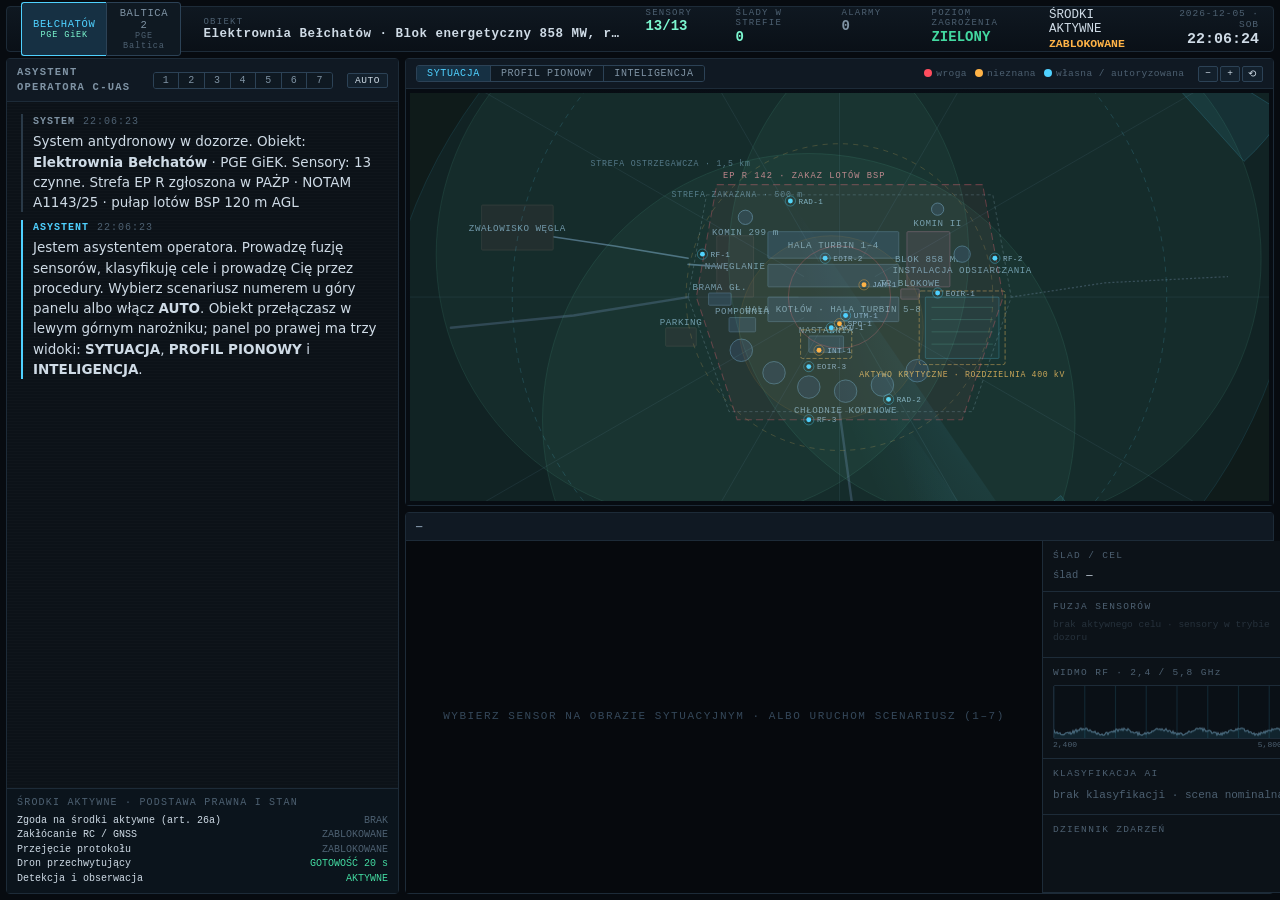
==== antydron/index.html @ 6369dba9 "Add the SPEKTRE AIR counter-UAS demo for PGE and PGE Offshore New subproject in antydron/: an operat" ====
<!DOCTYPE html>
<html lang="pl">
<head>
  <meta charset="UTF-8" />
  <meta name="viewport" content="width=device-width, initial-scale=1.0" />
  <title>SPEKTRE AIR · Centrum zarządzania systemem antydronowym · PGE</title>
  <link rel="stylesheet" href="css/app.css" />
</head>
<body>
  <div id="app">

    <!-- ===================== PASEK GÓRNY ===================== -->
    <header id="topbar">
      <div class="site-sel" id="site-sel"></div>
      <div class="site">
        <span class="label">OBIEKT</span>
        <span class="value" id="site-name">—</span>
      </div>
      <div class="kpis">
        <div class="kpi"><span class="label">SENSORY</span><span class="value" id="kpi-sensors">0/0</span></div>
        <div class="kpi"><span class="label">ŚLADY W STREFIE</span><span class="value" id="kpi-tracks">0</span></div>
        <div class="kpi alert"><span class="label">ALARMY</span><span class="value" id="kpi-alerts">0</span></div>
        <div class="kpi threat" id="kpi-threat-box"><span class="label">POZIOM ZAGROŻENIA</span><span class="value" id="kpi-threat">ZIELONY</span></div>
        <div class="roe" id="roe-top"><span class="label">ŚRODKI AKTYWNE</span><span class="value" id="roe-state">ZABLOKOWANE</span></div>
      </div>
      <div class="clock">
        <span id="clock-date">—</span>
        <span id="clock-time">—</span>
      </div>
    </header>

    <!-- ===================== LEWY PANEL: ASYSTENT OPERATORA ===================== -->
    <section id="terminal" class="panel">
      <div class="panel-head">
        <span class="panel-title">ASYSTENT OPERATORA C-UAS</span>
        <span class="panel-meta">
          <span class="seg" id="event-ctl"></span>
          <button class="btn tiny" id="btn-auto" title="Scenariusze odtwarzają się same">AUTO</button>
        </span>
      </div>
      <div id="term-log" class="term-log" aria-live="polite"></div>
      <div class="roe-box" id="roe-box"></div>
    </section>

    <!-- ===================== PRAWY GÓRNY: OBRAZ SYTUACYJNY ===================== -->
    <section id="twin" class="panel">
      <div class="panel-head">
        <span class="panel-title">
          <span class="tabs" id="view-ctl">
            <button type="button" class="tab active" data-view="map">SYTUACJA</button>
            <button type="button" class="tab" data-view="prof">PROFIL PIONOWY</button>
            <button type="button" class="tab" data-view="intel">INTELIGENCJA</button>
          </span>
        </span>
        <span class="panel-meta">
          <span class="legend"><i class="dot alert"></i>wroga</span>
          <span class="legend"><i class="dot attn"></i>nieznana</span>
          <span class="legend"><i class="dot ok"></i>własna / autoryzowana</span>
          <span class="zoom-ctl"><button class="btn tiny" id="btn-zout" title="Oddal">−</button><button class="btn tiny" id="btn-zin" title="Przybliż">+</button><button class="btn tiny" id="btn-zreset" title="Cały obiekt">⟲</button></span>
        </span>
      </div>
      <div class="twin-views">
        <div class="view on twin-svg-wrap" id="view-map">
          <svg id="air-svg" viewBox="0 0 1000 620" preserveAspectRatio="xMidYMid meet" role="img" aria-label="Obraz sytuacyjny – obiekt, sensory, strefy i ślady powietrzne">
            <defs>
              <radialGradient id="sweepgrad" cx="0" cy="0" r="1">
                <stop offset="0%" stop-color="rgba(79,209,255,0.30)"/>
                <stop offset="70%" stop-color="rgba(79,209,255,0.06)"/>
                <stop offset="100%" stop-color="rgba(79,209,255,0)"/>
              </radialGradient>
              <filter id="glow"><feGaussianBlur stdDeviation="2.2" result="b"/><feMerge><feMergeNode in="b"/><feMergeNode in="SourceGraphic"/></feMerge></filter>
            </defs>
            <g id="scene"></g>
          </svg>
          <div id="twin-tooltip" class="tooltip" hidden></div>
        </div>
        <div class="view prof-wrap" id="view-prof">
          <svg id="prof-svg" viewBox="0 0 1000 420" preserveAspectRatio="xMidYMid meet" role="img" aria-label="Profil pionowy – wysokość śladów względem obiektu"></svg>
        </div>
        <div class="view intel-wrap" id="view-intel"></div>
      </div>
    </section>

    <!-- ===================== PRAWY DOLNY: EO/IR + FUZJA ===================== -->
    <section id="feed" class="panel">
      <div class="panel-head">
        <span class="panel-title"><span id="feed-title-prefix">TOR OPTO-ELEKTRONICZNY · </span><span id="feed-cam-id">—</span></span>
        <span class="panel-meta">
          <span class="rec"><i></i>REC</span>
          <span class="pill" id="feed-status">BEZCZYNNY</span>
          <button class="btn tiny" id="btn-fullscreen" title="Pełny ekran">⛶</button>
        </span>
      </div>
      <div class="feed-body">
        <div class="feed-main idle">
          <video id="feed-video" muted autoplay loop playsinline></video>
          <canvas id="feed-noise"></canvas>
          <div id="feed-overlay" class="overlay"></div>
          <div class="feed-osd top-left"><span id="osd-cam">NIE WYBRANO SENSORA</span><span id="osd-zoom" class="osd-zoom" hidden>ZBLIŻENIE · CEL</span></div>
          <div class="feed-osd top-right"><span id="osd-time">--:--:--</span></div>
          <div class="feed-osd bottom-left"><span id="osd-zone">kliknij sensor na obrazie sytuacyjnym</span></div>
          <div class="feed-osd bottom-right"><span id="osd-trk">—</span></div>
          <div id="feed-history" class="feed-history" hidden>
            <div class="hist-caption" id="hist-caption"></div>
            <div class="hist-strip" id="hist-strip"></div>
          </div>
          <div id="feed-placeholder" class="feed-placeholder">
            <div class="nosig">BRAK SYGNAŁU</div>
            <div class="nosig-sub" id="nosig-sub">wybierz sensor</div>
          </div>
        </div>
        <aside class="feed-side">
          <div class="side-block">
            <div class="side-title">ŚLAD / CEL</div>
            <dl class="trk-kv" id="trk-meta"><dt>ślad</dt><dd>—</dd></dl>
          </div>
          <div class="side-block">
            <div class="side-title">FUZJA SENSORÓW</div>
            <ul id="fuse-list" class="fuse-list"><li class="off"><span class="note">brak aktywnego celu</span></li></ul>
          </div>
          <div class="side-block">
            <div class="side-title">WIDMO RF · 2,4 / 5,8 GHz</div>
            <canvas id="rf-spec"></canvas>
            <div class="spec-x"><span>2,400</span><span>5,800 GHz</span></div>
          </div>
          <div class="side-block">
            <div class="side-title">KLASYFIKACJA AI</div>
            <ul id="feed-detections" class="det-list"><li class="muted">—</li></ul>
          </div>
          <div class="side-block grow">
            <div class="side-title">DZIENNIK ZDARZEŃ</div>
            <ul id="feed-events" class="ev-list"></ul>
          </div>
        </aside>
      </div>
    </section>

  </div>

  <div id="modal" class="modal" hidden>
    <div class="modal-box" role="dialog" aria-modal="true">
      <div class="modal-title" id="modal-title"></div>
      <div class="modal-text" id="modal-text"></div>
      <button type="button" class="opt good modal-ok" id="modal-ok">OK</button>
    </div>
  </div>

  <script src="js/data.js"></script>
  <script src="js/app.js"></script>
</body>
</html>
---- antydron/css/app.css ----
/* ==========================================================================
   SPEKTRE AIR · motyw konsoli operacyjnej (C-UAS)
   ========================================================================== */
:root {
  --bg: #070b10;
  --bg-panel: #0c1218;
  --bg-panel-2: #101923;
  --border: #1d2b38;
  --border-strong: #2c4256;
  --text: #cfdbe6;
  --text-dim: #7f93a4;
  --text-faint: #4d6071;
  --accent: #4fd1ff;
  --accent-2: #7cf7d0;
  --ok: #43d9a0;
  --attn: #ffb347;
  --alert: #ff4d5e;
  --alert-2: #ff8a94;
  --crit: #ff2e44;
  --mono: "JetBrains Mono", "IBM Plex Mono", "SFMono-Regular", Menlo, Consolas, monospace;
  --sans: "Inter", "IBM Plex Sans", system-ui, -apple-system, "Segoe UI", Roboto, sans-serif;
}

* { box-sizing: border-box; }
[hidden] { display: none !important; }
html, body { height: 100%; margin: 0; }
body {
  background: var(--bg);
  color: var(--text);
  font-family: var(--mono);
  font-size: 12.5px;
  line-height: 1.45;
  overflow: hidden;
}
button { font-family: inherit; }
::selection { background: rgba(79,209,255,0.25); }

#app {
  height: 100vh;
  display: grid;
  grid-template-columns: minmax(360px, 31%) 1fr;
  grid-template-rows: 46px minmax(0, 54fr) minmax(0, 46fr);
  grid-template-areas:
    "top top"
    "term twin"
    "term feed";
  gap: 6px;
  padding: 6px;
}

/* ---------- top bar ---------- */
#topbar {
  grid-area: top;
  display: flex; align-items: center; gap: 22px;
  padding: 0 14px;
  background: linear-gradient(180deg, #0f1821, #0a1017);
  border: 1px solid var(--border);
  border-radius: 4px;
}
.brand { display: flex; align-items: baseline; gap: 8px; }
.brand-mark { color: var(--accent); font-size: 16px; }
.brand-name { font-weight: 700; letter-spacing: 0.12em; font-size: 14px; }
.brand-name .dim { color: var(--text-dim); font-weight: 400; }
.brand-sub { color: var(--text-faint); font-size: 10.5px; letter-spacing: 0.06em; }
.site { display: flex; flex-direction: column; line-height: 1.15; }
.site .label, .kpi .label { font-size: 9px; letter-spacing: 0.14em; color: var(--text-faint); }
.site .value { font-size: 12.5px; font-weight: 600; letter-spacing: .04em; }
.kpis { margin-left: auto; display: flex; gap: 20px; }
.kpi { display: flex; flex-direction: column; line-height: 1.15; min-width: 70px; }
.kpi .value { font-size: 14px; font-weight: 600; color: var(--accent-2); }
.kpi.alert .value { color: var(--text-dim); }
.kpi.alert.hot .value { color: var(--alert); animation: blink 1s steps(2) infinite; }
.clock { display: flex; flex-direction: column; text-align: right; line-height: 1.15; }
#clock-date { font-size: 9.5px; color: var(--text-faint); letter-spacing: 0.1em; }
#clock-time { font-size: 15px; font-weight: 600; color: var(--text); }

/* ---------- panels ---------- */
.panel {
  background: var(--bg-panel);
  border: 1px solid var(--border);
  border-radius: 4px;
  display: flex; flex-direction: column;
  min-height: 0; min-width: 0;
  position: relative;
}
.panel-head {
  display: flex; align-items: center; justify-content: space-between;
  padding: 6px 10px;
  border-bottom: 1px solid var(--border);
  background: var(--bg-panel-2);
  font-size: 10.5px; letter-spacing: 0.12em;
}
.panel-title { color: var(--text-dim); font-weight: 600; }
.panel-meta { display: flex; align-items: center; gap: 8px; letter-spacing: 0.04em; }
.pill {
  padding: 1px 7px; border-radius: 2px; font-size: 9.5px; letter-spacing: 0.1em;
  border: 1px solid var(--border-strong); color: var(--text-dim);
}
.pill.ok { border-color: var(--ok); color: var(--ok); }
.pill.attn { border-color: var(--attn); color: var(--attn); }
.pill.alert { border-color: var(--alert); color: var(--alert); animation: blink 1s steps(2) infinite; }
.pill.live { border-color: var(--accent); color: var(--accent); }
.btn {
  background: #13202c; color: var(--text); border: 1px solid var(--border-strong);
  border-radius: 2px; padding: 3px 9px; cursor: pointer; font-size: 10.5px; letter-spacing: 0.06em;
}
.btn:hover { border-color: var(--accent); color: var(--accent); }
.btn.tiny { padding: 1px 7px; font-size: 9.5px; }
.btn.active { border-color: var(--accent-2); color: var(--accent-2); }
.legend { display: inline-flex; align-items: center; gap: 4px; color: var(--text-faint); font-size: 9.5px; }
.legend .dot { width: 8px; height: 8px; border-radius: 50%; display: inline-block; }
.dot.ok { background: var(--accent); } .dot.attn { background: var(--attn); }
.dot.alert { background: var(--alert); } .dot.off { background: #3a4652; }

/* ---------- terminal ---------- */
#terminal { grid-area: term; }
.term-log {
  flex: 1; overflow-y: auto; padding: 12px 14px;
  font-family: var(--sans); font-size: 13.5px; line-height: 1.5;
  scroll-behavior: smooth;
  background:
    repeating-linear-gradient(0deg, rgba(255,255,255,0.012) 0 1px, transparent 1px 3px),
    var(--bg-panel);
}
.term-log::-webkit-scrollbar, .feed-side::-webkit-scrollbar { width: 6px; }
.term-log::-webkit-scrollbar-thumb, .feed-side::-webkit-scrollbar-thumb { background: #22323f; border-radius: 3px; }

.msg { margin: 0 0 8px; padding-left: 10px; border-left: 2px solid transparent; animation: fadein .18s ease-out; white-space: pre-wrap; word-break: break-word; }
.msg .hdr { display: flex; gap: 8px; font-size: 10px; letter-spacing: 0.1em; color: var(--text-faint); margin-bottom: 2px; font-family: var(--mono); }
.msg .hdr .from { font-weight: 700; }
.msg .body { color: var(--text); }
.msg.sys { border-left-color: #2a3a48; }           .msg.sys .from { color: var(--text-dim); }
.msg.ai  { border-left-color: var(--accent); }     .msg.ai .from { color: var(--accent); }
.msg.op  { border-left-color: var(--accent-2); }   .msg.op .from { color: var(--accent-2); } .msg.op .body { color: var(--accent-2); }
.msg.ok  { border-left-color: var(--ok); }         .msg.ok .from { color: var(--ok); }
.msg.warn{ border-left-color: var(--attn); }       .msg.warn .from { color: var(--attn); }
.msg.alert {
  border-left-color: var(--alert); background: rgba(255,77,94,0.07);
  padding: 6px 10px; margin-left: -10px; border-radius: 0 3px 3px 0;
}
.msg.alert .from { color: var(--alert); }
.msg.alert .body { color: #ffd7db; }
.msg.crit { border-left-color: var(--crit); background: rgba(255,46,68,0.13); box-shadow: inset 0 0 0 1px rgba(255,46,68,0.25); }
.msg.crit .from { color: var(--crit); animation: blink 0.8s steps(2) infinite; }
.msg .tag { display: inline-block; padding: 0 5px; border-radius: 2px; font-size: 9.5px; letter-spacing: 0.1em; margin-right: 4px; border: 1px solid currentColor; }
.tag.LOW { color: var(--accent); } .tag.MEDIUM { color: var(--attn); } .tag.HIGH { color: var(--alert-2); } .tag.CRITICAL { color: var(--crit); background: rgba(255,46,68,0.15); }
.msg table.kv { border-collapse: collapse; margin: 4px 0 2px; font-size: 11.5px; }
.msg table.kv td { padding: 0 10px 0 0; vertical-align: top; }
.msg table.kv td:first-child { color: var(--text-faint); white-space: nowrap; }
.msg table.log td:not(:nth-child(3)) { white-space: nowrap; }
.msg .steps { margin: 4px 0 0; padding: 0; list-style: none; }
.msg .steps li { padding: 2px 0 2px 18px; position: relative; color: var(--text-dim); }
.msg .steps li::before { content: "○"; position: absolute; left: 0; color: var(--text-faint); }
.msg .steps li.done { color: var(--ok); text-decoration: line-through; opacity: .7; } .msg .steps li.done::before { content: "●"; color: var(--ok); }
.msg .steps li.cur { color: var(--text); } .msg .steps li.cur::before { content: "▶"; color: var(--attn); }
.msg .steps li.skip { color: var(--attn); } .msg .steps li.skip::before { content: "⊘"; color: var(--attn); }
.msg .b { color: var(--text); font-weight: 600; }
.msg .h { color: var(--accent); }
.msg .r { color: var(--alert-2); }
.msg .g { color: var(--ok); }
.msg .y { color: var(--attn); }
.msg .k { color: var(--text-faint); }

.opts { display: flex; flex-wrap: wrap; gap: 6px; margin: 6px 0 2px; }
.opt {
  background: #0f1c27; color: var(--accent); border: 1px solid #244457; border-radius: 4px;
  padding: 7px 12px; cursor: pointer; font-size: 13px; text-align: left; line-height: 1.3; font-family: var(--sans);
  transition: background .12s, border-color .12s;
}
.opt .n { display: none; }
.opt:hover { background: #13293a; border-color: var(--accent); }
.opt.danger { color: var(--alert-2); border-color: #5a2a30; } .opt.danger:hover { border-color: var(--alert); background: #2a1216; }
.opt.good { color: var(--ok); border-color: #22503f; } .opt.good:hover { border-color: var(--ok); background: #0f2a20; }
.opts.used .opt { opacity: .35; pointer-events: none; }
.opts.used .opt.chosen { opacity: 1; background: #12303f; border-color: var(--accent-2); color: var(--accent-2); }

.msg .plain { list-style: none; padding: 0; margin: 4px 0 0; }
.msg .plain li { padding: 1px 0 1px 14px; position: relative; }
.msg .plain li::before { content: "•"; position: absolute; left: 2px; color: var(--accent); }
.msg .steps li { font-size: 13px; }
.msg table.kv { font-family: var(--sans); font-size: 13px; }
.msg .tag { font-family: var(--mono); }
.typing { color: var(--text-faint); font-size: 12px; padding-left: 12px; }
.typing::after { content: "▍"; animation: blink .9s steps(2) infinite; }

/* ---------- digital twin (3D bird's-eye) ---------- */
#twin { grid-area: twin; }
.twin-wrap { flex: 1; display: flex; min-height: 0; }
.seg { display: inline-flex; border: 1px solid var(--border-strong); border-radius: 3px; overflow: hidden; margin-right: 6px; }
.lvl-btn { background: #0f1922; color: var(--text-dim); border: none; border-right: 1px solid var(--border-strong); padding: 2px 9px; cursor: pointer; font-size: 10px; letter-spacing: .06em; font-family: var(--mono); }
.lvl-btn:last-child { border-right: none; }
.lvl-btn:hover { color: var(--accent); }
.lvl-btn.active { background: #163043; color: var(--accent); }
.lvl-btn.hot { color: var(--alert); }
.twin-svg-wrap { flex: 1; position: relative; min-width: 0; padding: 4px; background: radial-gradient(ellipse at 50% 40%, #0e1a26 0%, #0a1017 70%); }
#air-svg { width: 100%; height: 100%; display: block; cursor: grab; touch-action: none; }
#air-svg.dragging { cursor: grabbing; }
.zoom-ctl { display: inline-flex; gap: 2px; margin-left: 6px; }
.zoom-ctl .btn { min-width: 20px; padding: 1px 5px; }
.twin-svg-wrap { background: #0a0f14; }

.tooltip {
  position: absolute; pointer-events: none; z-index: 5;
  background: #0b141c; border: 1px solid var(--border-strong); border-radius: 3px;
  padding: 6px 9px; font-size: 10.5px; line-height: 1.35; min-width: 160px;
  box-shadow: 0 6px 18px rgba(0,0,0,.5);
}
.tooltip .t { color: var(--accent); font-weight: 700; letter-spacing: .08em; }
.tooltip .s { color: var(--text-dim); }
.tooltip .st { margin-top: 3px; }

/* ---------- live feed ---------- */
#feed { grid-area: feed; }
.feed-body { flex: 1; display: grid; grid-template-columns: 1fr 230px; min-height: 0; }
.feed-main { position: relative; background: #000; overflow: hidden; border-right: 1px solid var(--border); }
#feed-video, #feed-noise { position: absolute; inset: 0; width: 100%; height: 100%; object-fit: cover; }
#feed-video, #feed-overlay { transition: transform 1.4s cubic-bezier(.4, 0, .2, 1); will-change: transform; }
.osd-zoom { display: inline-block; margin-left: 10px; padding: 1px 7px; border: 1px solid var(--accent); color: var(--accent); border-radius: 2px; font-size: 9.5px; letter-spacing: .12em; animation: blink 1.2s steps(2) infinite; }
.osd-zoom[hidden] { display: none; }
#feed-noise { display: none; opacity: .55; }
.feed-main.nosignal #feed-noise { display: block; }
.feed-main.nosignal #feed-video { display: none; }
.feed-main.alert::after {
  content: ""; position: absolute; inset: 0; pointer-events: none;
  box-shadow: inset 0 0 0 3px var(--alert); animation: blink 1s steps(2) infinite;
}
.feed-main::before {
  content: ""; position: absolute; inset: 0; pointer-events: none; z-index: 2;
  background: repeating-linear-gradient(0deg, rgba(0,0,0,0.12) 0 1px, transparent 1px 3px);
  mix-blend-mode: multiply;
}
.feed-osd {
  position: absolute; z-index: 3; font-size: 10.5px; letter-spacing: .08em;
  color: #e6f1f8; text-shadow: 0 0 4px #000, 0 0 2px #000; padding: 6px 8px;
  font-weight: 600;
}
.top-left { top: 0; left: 0; } .top-right { top: 0; right: 0; }
.bottom-left { bottom: 0; left: 0; font-weight: 400; color: #b9cad6; }
.bottom-right { bottom: 0; right: 0; font-weight: 400; color: #8fa5b5; font-size: 9.5px; }
.rec { display: inline-flex; align-items: center; gap: 4px; color: var(--alert); font-size: 9.5px; letter-spacing: .12em; }
.rec i { width: 7px; height: 7px; border-radius: 50%; background: var(--alert); animation: blink 1.4s steps(2) infinite; }
.feed-placeholder {
  position: absolute; inset: 0; z-index: 3; display: none; flex-direction: column; align-items: center; justify-content: center;
  pointer-events: none; text-align: center;
}
.feed-main.nosignal .feed-placeholder { display: flex; }
.nosig { font-size: 26px; font-weight: 800; letter-spacing: .3em; color: #d9e6ef; text-shadow: 0 0 12px #000; }
.nosig-sub { color: #9fb3c2; font-size: 10.5px; margin-top: 8px; text-shadow: 0 0 6px #000; max-width: 80%; }
.nosig-sub code { color: var(--accent-2); }

.overlay { position: absolute; inset: 0; z-index: 3; pointer-events: none; }
.bbox {
  position: absolute; border: 1.5px solid var(--alert); box-shadow: 0 0 0 1px rgba(0,0,0,.5), inset 0 0 0 1px rgba(0,0,0,.5);
  animation: bbox-in .3s ease-out;
}
.bbox::before {
  content: attr(data-label); position: absolute; left: -1.5px; top: -16px; background: var(--alert); color: #fff;
  font-size: 9.5px; font-weight: 700; padding: 1px 5px; letter-spacing: .06em; white-space: nowrap;
}
.bbox.attn { border-color: var(--attn); } .bbox.attn::before { background: var(--attn); color: #1a1000; }
.bbox.info { border-color: var(--accent); } .bbox.info::before { background: var(--accent); color: #06131c; }
.bbox .corner { position: absolute; width: 10px; height: 10px; border-color: inherit; border-style: solid; }
.bbox .c1 { left: -2px; top: -2px; border-width: 2px 0 0 2px; } .bbox .c2 { right: -2px; top: -2px; border-width: 2px 2px 0 0; }
.bbox .c3 { left: -2px; bottom: -2px; border-width: 0 0 2px 2px; } .bbox .c4 { right: -2px; bottom: -2px; border-width: 0 2px 2px 0; }
.scanline {
  position: absolute; left: 0; right: 0; height: 2px; background: linear-gradient(90deg, transparent, rgba(79,209,255,.6), transparent);
  animation: scan 3s linear infinite;
}

.feed-side { display: flex; flex-direction: column; min-height: 0; overflow-y: auto; background: var(--bg-panel); }
.side-block { padding: 8px 10px; border-bottom: 1px solid var(--border); }
.side-block.grow { flex: 1; }
.side-title { font-size: 9.5px; letter-spacing: .14em; color: var(--text-faint); margin-bottom: 5px; }
.det-list, .ev-list { list-style: none; padding: 0; margin: 0; font-size: 11px; }
.det-list li { display: flex; justify-content: space-between; gap: 6px; padding: 2px 0; border-bottom: 1px dashed #17232d; }
.det-list li .c { color: var(--text-faint); }
.det-list li.hot { color: var(--alert-2); } .det-list li.hot .c { color: var(--alert); }
.det-list li.warn { color: var(--attn); }
.det-list li.muted { color: var(--text-faint); border: none; }
.side-kv { display: grid; grid-template-columns: auto 1fr; gap: 2px 10px; margin: 0; font-size: 11px; }
.side-kv dt { color: var(--text-faint); } .side-kv dd { margin: 0; color: var(--text); word-break: break-word; }
.ev-list li { padding: 3px 0; border-bottom: 1px dashed #17232d; font-size: 10.5px; line-height: 1.3; cursor: pointer; }
.ev-list li:hover { color: var(--accent); }
.ev-list li .t { color: var(--text-faint); margin-right: 6px; }
.ev-list li.alert .s { color: var(--alert-2); }
.ev-list li.ok .s { color: var(--ok); }
.ev-list li.attn .s { color: var(--attn); }

/* ---------- animations ---------- */
@keyframes blink { 50% { opacity: .25; } }
@keyframes fadein { from { opacity: 0; transform: translateY(3px); } to { opacity: 1; transform: none; } }
@keyframes pulse { 0% { r: 4; opacity: .9; } 100% { r: 14; opacity: 0; } }
@keyframes spin { to { transform: rotate(360deg); } }
@keyframes belt { to { stroke-dashoffset: -18; } }
@keyframes scan { from { top: 0; } to { top: 100%; } }
@keyframes bbox-in { from { transform: scale(1.15); opacity: 0; } to { transform: none; opacity: 1; } }
@keyframes flash { 0%, 100% { background: transparent; } 50% { background: rgba(255,46,68,.18); } }
body.flash #app { animation: flash .6s ease-in-out 3; }

/* ---------- responsive ---------- */
@media (max-width: 1100px) {
  #app { grid-template-columns: 1fr; grid-template-rows: 46px 42vh 42vh 60vh; grid-template-areas: "top" "twin" "feed" "term"; }
  body { overflow: auto; }
  .kpis { display: none; }
}

/* ---------- okno informacyjne ---------- */
.modal[hidden] { display: none; }
.modal { position: fixed; inset: 0; z-index: 50; background: rgba(3,7,12,.72); display: flex; align-items: center; justify-content: center; }
.modal-box { background: #0f1922; border: 1px solid var(--ok); border-radius: 6px; padding: 22px 26px; max-width: 460px; width: calc(100% - 32px); box-shadow: 0 20px 60px rgba(0,0,0,.6); font-family: var(--sans); animation: fadein .18s ease-out; }
.modal-title { font-size: 17px; font-weight: 700; color: var(--ok); margin-bottom: 8px; }
.modal-text { font-size: 14px; line-height: 1.5; color: var(--text); margin-bottom: 16px; }
.modal-ok { width: 100%; text-align: center; font-size: 14px; padding: 9px; }

/* ---------- patrole na modelu ---------- */
.patrol { transition: opacity .3s; }
.patrol .ring { fill: rgba(0,0,0,.45); stroke: #ffd27a; stroke-width: 1; }
.patrol .core { fill: #ffd27a; }
.patrol .pl { font-family: var(--mono); font-size: 4.6px; fill: #fff; font-weight: 700; paint-order: stroke; stroke: rgba(0,0,0,.9); stroke-width: 1.5px; pointer-events: none; }
.patrol .pn { font-family: var(--sans); font-size: 4px; fill: #ffe6b0; paint-order: stroke; stroke: rgba(0,0,0,.9); stroke-width: 1.4px; pointer-events: none; }
.patrol.near .ring { stroke: #fff; stroke-width: 1.4; }
.patrol.sent .core { fill: #43d9a0; } .patrol.sent .ring { stroke: #43d9a0; }
.patrol .route { fill: none; stroke: #43d9a0; stroke-width: .8; stroke-dasharray: 2 1.5; animation: belt 1.2s linear infinite; }
.opts.multi .opt.chosen { background: #12303f; border-color: var(--accent-2); color: var(--accent-2); }

/* ---------- historia zdarzeń w podglądzie ---------- */
.feed-history { position: absolute; left: 0; right: 0; bottom: 26px; z-index: 4; display: flex; flex-direction: column; gap: 6px; padding: 0 10px; pointer-events: none; }
.hist-caption { align-self: flex-start; background: rgba(4,8,12,.82); border-left: 3px solid var(--accent); color: #eef5fa; font-family: var(--sans); font-size: 13px; padding: 6px 10px; border-radius: 0 3px 3px 0; max-width: 90%; }
.hist-caption .t { color: var(--accent); font-family: var(--mono); font-weight: 700; margin-right: 8px; }
.hist-strip { display: flex; gap: 6px; pointer-events: auto; }
.hist-chip { background: rgba(4,8,12,.85); border: 1px solid var(--border-strong); color: var(--text-dim); border-radius: 3px; padding: 4px 9px; font-size: 11px; font-family: var(--mono); cursor: pointer; }
.hist-chip.cur { border-color: var(--accent); color: var(--accent); }
.hist-chip.done { color: var(--ok); }

/* ---------- podgląd bez wybranej kamery (stan początkowy) ---------- */
.feed-main.idle > * { display: none !important; }
.feed-main.idle { background: #06090d; }
.feed-main.idle::before { display: none; }
#feed.idle .rec, #feed.idle #feed-status, #feed.idle #btn-fullscreen, #feed.idle #feed-title-prefix { display: none; }

/* ---------- przyciski zdarzeń ---------- */
.ev-btn { background: #0f1922; color: var(--text-dim); border: none; border-right: 1px solid var(--border-strong); padding: 2px 9px; cursor: pointer; font-size: 10px; letter-spacing: .06em; font-family: var(--mono); }
.ev-btn:last-child { border-right: none; }
.ev-btn:hover { color: var(--accent); }
.ev-btn.active { background: #163043; color: var(--accent); }
.ev-btn.alarm { background: rgba(255,77,94,.16); color: var(--alert); }
.ev-btn.done { color: var(--ok); }

/* ==========================================================================
   SPEKTRE AIR – warstwa antydronowa (obraz powietrzny, fuzja, inteligencja)
   ========================================================================== */

/* ---------- pasek górny: obiekt, poziom gotowości ---------- */
.site-sel { display: inline-flex; gap: 0; }
.site-btn { background: #0f1922; color: var(--text-dim); border: 1px solid var(--border-strong); border-right: none;
  padding: 4px 11px; cursor: pointer; font-size: 10.5px; letter-spacing: .06em; font-family: var(--mono); }
.site-btn:first-child { border-radius: 3px 0 0 3px; } .site-btn:last-child { border-right: 1px solid var(--border-strong); border-radius: 0 3px 3px 0; }
.site-btn:hover { color: var(--accent); }
.site-btn.active { background: #163043; color: var(--accent); border-color: var(--accent); }
.site-btn .sub { display: block; font-size: 8.5px; color: var(--text-faint); letter-spacing: .1em; }
.site-btn.active .sub { color: var(--accent-2); }
.roe { display: flex; flex-direction: column; line-height: 1.15; }
.roe .value { font-size: 11.5px; font-weight: 600; color: var(--attn); }
.roe.armed .value { color: var(--alert); }
.kpi.threat .value { color: var(--ok); }
.kpi.threat.t2 .value { color: var(--attn); }
.kpi.threat.t3 .value { color: var(--alert); }
.kpi.threat.t4 .value { color: var(--crit); animation: blink 1s steps(2) infinite; }

/* ---------- widoki panelu bliźniaka ---------- */
.twin-views { flex: 1; display: flex; min-height: 0; min-width: 0; }
.view { display: none; flex: 1; min-width: 0; min-height: 0; }
.view.on { display: flex; }
#air-svg { width: 100%; height: 100%; display: block; cursor: grab; touch-action: none; }
#air-svg.dragging { cursor: grabbing; }
.twin-svg-wrap { background:
  radial-gradient(ellipse at 50% 45%, #0b1724 0%, #070c12 72%); }

/* obraz powietrzny: siatka, pierścienie, strefy */
#air-svg .grid-l { stroke: rgba(120,170,205,.07); stroke-width: .8; }
#air-svg .ring { fill: none; stroke: rgba(79,209,255,.18); stroke-width: .9; stroke-dasharray: 5 5; }
#air-svg .ring.inner { stroke: rgba(255,77,94,.30); stroke-dasharray: none; }
#air-svg .ring.mid { stroke: rgba(255,179,71,.22); }
#air-svg .ring-lbl { font-family: var(--mono); font-size: 8px; fill: rgba(140,180,210,.55); letter-spacing: .1em; }
#air-svg .nfz { fill: rgba(255,77,94,.05); stroke: rgba(255,77,94,.35); stroke-width: 1; stroke-dasharray: 7 4; }
#air-svg .nfz-lbl { font-family: var(--mono); font-size: 8.5px; fill: rgba(255,138,148,.8); letter-spacing: .12em; }
#air-svg .bearing { stroke: rgba(120,170,205,.16); stroke-width: .6; }
#air-svg .bearing-lbl { font-family: var(--mono); font-size: 8px; fill: rgba(140,180,210,.5); }

/* teren / obiekty zakładu */
#air-svg .sea { fill: #0a1a26; }
#air-svg .land { fill: #141a16; stroke: #2a3528; stroke-width: .6; }
#air-svg .bld { fill: #1b2733; stroke: #3d5668; stroke-width: .7; }
#air-svg .bld.hot { fill: #241c20; stroke: #6b4350; }
#air-svg .tower { fill: #16212c; stroke: #43627a; stroke-width: .8; }
#air-svg .stack { fill: #1a232c; stroke: #51708a; stroke-width: .8; }
#air-svg .sw-yard { fill: rgba(79,209,255,.05); stroke: rgba(79,209,255,.35); stroke-width: .7; }
#air-svg .sw-bay { stroke: rgba(124,247,208,.35); stroke-width: .5; }
#air-svg .yard { fill: #1a1715; stroke: #38302a; stroke-width: .6; }
#air-svg .conv { stroke: #4a5f70; stroke-width: 1.6; stroke-linecap: round; }
#air-svg .fence { fill: none; stroke: rgba(170,200,220,.28); stroke-width: .8; stroke-dasharray: 3 2.5; }
#air-svg .road { stroke: #2b3540; stroke-width: 2.4; stroke-linecap: round; }
#air-svg .rail { stroke: #333d46; stroke-width: 1.2; stroke-dasharray: 2 2; }
#air-svg .obj-lbl { font-family: var(--mono); font-size: 8.5px; fill: rgba(150,185,210,.75); letter-spacing: .06em; }
#air-svg .asset { fill: none; stroke: rgba(255,179,71,.5); stroke-width: .9; stroke-dasharray: 4 2; }
#air-svg .asset-lbl { font-family: var(--mono); font-size: 8px; fill: rgba(255,179,71,.85); letter-spacing: .08em; }

/* morze / farma wiatrowa */
#air-svg .wtg circle.mast { fill: #15222e; stroke: #7fa6bd; stroke-width: .7; }
#air-svg .wtg .blade { stroke: #9dc2d6; stroke-width: .8; transform-box: fill-box; transform-origin: center; animation: spin 7s linear infinite; }
#air-svg .wtg .id { font-family: var(--mono); font-size: 6.5px; fill: rgba(150,185,210,.6); }
#air-svg .wtg.hot circle.mast { stroke: var(--alert); }
#air-svg .cable { stroke: rgba(124,247,208,.22); stroke-width: .7; stroke-dasharray: 4 3; fill: none; }
#air-svg .oss { fill: #1d2a38; stroke: var(--accent-2); stroke-width: 1; }
#air-svg .vessel { fill: #203040; stroke: #8fb4c9; stroke-width: .7; }
#air-svg .vessel.dark { fill: #2a1a1e; stroke: var(--alert); stroke-dasharray: 2 1.5; }
#air-svg .vessel-lbl { font-family: var(--mono); font-size: 7.5px; fill: rgba(150,185,210,.8); }
#air-svg .vessel.dark .vessel-lbl { fill: var(--alert-2); }

/* sensory i efektory */
.sns { cursor: pointer; }
.sns .hit { fill: transparent; }
.sns .core { fill: var(--accent); }
.sns .ring2 { fill: none; stroke: rgba(79,209,255,.5); stroke-width: .7; }
.sns .id { font-family: var(--mono); font-size: 7.5px; fill: rgba(150,190,215,.85); letter-spacing: .04em; }
.sns .cov { fill: rgba(79,209,255,.045); stroke: rgba(79,209,255,.22); stroke-width: .5; }
.sns .cov.rf { fill: rgba(124,247,208,.04); stroke: rgba(124,247,208,.18); }
.sns .cov.aku { fill: rgba(255,179,71,.04); stroke: rgba(255,179,71,.18); }
.sns .cov.eoir { fill: rgba(79,209,255,.08); stroke: rgba(79,209,255,.3); transition: transform .5s ease-out; transform-box: fill-box; }
.sns.eff .core { fill: var(--attn); }
.sns.eff .ring2 { stroke: rgba(255,179,71,.5); }
.sns.sel .core { fill: #fff; } .sns.sel .ring2 { stroke: #fff; stroke-width: 1.2; }
.sns.hot .core { fill: var(--alert); } .sns.hot .ring2 { stroke: var(--alert); }
.sns.off .core { fill: #3a4652; } .sns.off .id { fill: #4d6071; }
.sns .sweep { fill: url(#sweepgrad); }
.sns.off .sweep, .sns.off .cov { display: none; }
@keyframes radarsweep { to { transform: rotate(360deg); } }

/* linie namiaru RF (DF) i elipsa pozycji operatora */
#air-svg .df { stroke: var(--accent-2); stroke-width: .7; stroke-dasharray: 3 2; opacity: .85; }
#air-svg .df-fix { fill: rgba(124,247,208,.12); stroke: var(--accent-2); stroke-width: .8; }
#air-svg .op-mark { fill: var(--attn); }
#air-svg .op-lbl { font-family: var(--mono); font-size: 8px; fill: var(--attn); letter-spacing: .06em; }

/* ślady powietrzne */
.trk { pointer-events: none; }
.trk .trail { fill: none; stroke: var(--alert); stroke-width: .8; opacity: .55; stroke-linecap: round; }
.trk .lead { stroke: rgba(255,77,94,.4); stroke-width: .5; stroke-dasharray: 2 2; }
.trk .shadow { fill: rgba(0,0,0,.45); }
.trk .pred { fill: none; stroke: rgba(255,77,94,.5); stroke-width: .7; stroke-dasharray: 4 3; }
.trk .icon { fill: var(--alert); stroke: #fff; stroke-width: .35; }
.trk .lbl { font-family: var(--mono); font-size: 7.5px; fill: #ffd7db; letter-spacing: .04em; }
.trk .lbl2 { font-family: var(--mono); font-size: 6.5px; fill: rgba(255,215,219,.75); }
.trk .halo { fill: none; stroke: var(--alert); stroke-width: .6; opacity: .5; animation: trkpulse 1.6s ease-out infinite; }
@keyframes trkpulse { from { r: 3; opacity: .7; } to { r: 11; opacity: 0; } }
.trk.friend .trail, .trk.friend .icon, .trk.friend .halo { stroke: var(--ok); } .trk.friend .icon { fill: var(--ok); }
.trk.friend .lbl { fill: #b6f3da; }
.trk.unknown .trail, .trk.unknown .icon, .trk.unknown .halo { stroke: var(--attn); } .trk.unknown .icon { fill: var(--attn); }
.trk.unknown .lbl { fill: #ffe0b8; }
.trk.bird .icon { fill: #8fa6b8; stroke: none; } .trk.bird .trail { stroke: #8fa6b8; opacity: .3; } .trk.bird .lbl { fill: #9fb4c4; }
.trk.inter .icon { fill: var(--accent); } .trk.inter .trail { stroke: var(--accent); } .trk.inter .lbl { fill: #bfeeff; }
.trk.lost { opacity: .45; }

/* efekty: zakłócanie, przejęcie, patrol */
#air-svg .jam-cone { fill: rgba(255,179,71,.10); stroke: rgba(255,179,71,.5); stroke-width: .7; animation: jampulse 1.4s ease-in-out infinite; }
@keyframes jampulse { 50% { fill: rgba(255,179,71,.22); } }
#air-svg .route { stroke: rgba(255,179,71,.6); stroke-width: .8; stroke-dasharray: 4 3; fill: none; }

/* ---------- widok: profil wysokości ---------- */
.prof-wrap { flex: 1; position: relative; padding: 4px; min-width: 0; }
#prof-svg { width: 100%; height: 100%; display: block; }
#prof-svg .ax { stroke: rgba(140,180,210,.25); stroke-width: .8; }
#prof-svg .axg { stroke: rgba(140,180,210,.09); stroke-width: .6; }
#prof-svg .axl { font-family: var(--mono); font-size: 8px; fill: rgba(140,180,210,.65); }
#prof-svg .band { fill: rgba(79,209,255,.05); }
#prof-svg .band.nfz { fill: rgba(255,77,94,.07); }
#prof-svg .band-lbl { font-family: var(--mono); font-size: 8px; fill: rgba(140,180,210,.6); letter-spacing: .08em; }
#prof-svg .silh { fill: #16202a; stroke: #3d5668; stroke-width: .7; }
#prof-svg .tline { fill: none; stroke: var(--alert); stroke-width: 1.2; }
#prof-svg .tline.friend { stroke: var(--ok); } #prof-svg .tline.bird { stroke: #8fa6b8; stroke-width: .8; }
#prof-svg .tline.unknown { stroke: var(--attn); } #prof-svg .tline.inter { stroke: var(--accent); }
#prof-svg .tdot { fill: var(--alert); stroke: #fff; stroke-width: .4; }
#prof-svg .tlbl { font-family: var(--mono); font-size: 8px; fill: #ffd7db; }

/* ---------- widok: inteligencja ---------- */
.intel-wrap { flex: 1; overflow-y: auto; padding: 10px 12px; min-width: 0; font-family: var(--sans); }
.intel-wrap::-webkit-scrollbar { width: 6px; } .intel-wrap::-webkit-scrollbar-thumb { background: #22323f; border-radius: 3px; }
.intel-grid { display: grid; grid-template-columns: repeat(auto-fit, minmax(230px, 1fr)); gap: 8px; }
.card { background: var(--bg-panel-2); border: 1px solid var(--border); border-radius: 4px; padding: 8px 10px; min-width: 0; }
.card.wide { grid-column: 1 / -1; }
.card h4 { margin: 0 0 6px; font-family: var(--mono); font-size: 9.5px; letter-spacing: .14em; color: var(--text-faint); font-weight: 600; }
.card .big { font-size: 22px; font-weight: 600; color: var(--accent-2); font-family: var(--mono); }
.card .big.r { color: var(--alert); } .card .big.y { color: var(--attn); } .card .big.g { color: var(--ok); }
.card .sub { font-size: 11px; color: var(--text-dim); }
.stat-row { display: flex; gap: 14px; flex-wrap: wrap; }
.stat { min-width: 86px; }
.ilist { list-style: none; margin: 0; padding: 0; font-size: 12px; }
.ilist li { display: flex; gap: 8px; padding: 3px 0; border-bottom: 1px dashed #18232e; align-items: baseline; }
.ilist li:last-child { border-bottom: none; }
.ilist .w { color: var(--text-faint); font-family: var(--mono); font-size: 10px; white-space: nowrap; }
.ilist .m { margin-left: auto; font-family: var(--mono); font-size: 10.5px; color: var(--attn); white-space: nowrap; }
.ilist .m.r { color: var(--alert); } .ilist .m.g { color: var(--ok); }
.bars { display: flex; align-items: flex-end; gap: 3px; height: 60px; margin-top: 4px; }
.bars .bar { flex: 1; background: linear-gradient(180deg, var(--accent), #1c4a5e); border-radius: 1px 1px 0 0; min-height: 2px; position: relative; }
.bars .bar.hot { background: linear-gradient(180deg, var(--alert), #52202a); }
.bars-x { display: flex; gap: 3px; font-family: var(--mono); font-size: 7.5px; color: var(--text-faint); margin-top: 2px; }
.bars-x span { flex: 1; text-align: center; }
.heat { display: grid; grid-template-columns: repeat(12, 1fr); gap: 2px; margin-top: 4px; }
.heat i { aspect-ratio: 1; border-radius: 1px; background: #121c25; }
.heat i.h1 { background: #19384a; } .heat i.h2 { background: #1f5d70; } .heat i.h3 { background: #c98b2e; } .heat i.h4 { background: #c0303f; }
.heat-x { display: flex; justify-content: space-between; font-family: var(--mono); font-size: 7.5px; color: var(--text-faint); margin-top: 2px; }
.ent { border-left: 2px solid var(--alert); padding-left: 8px; margin-bottom: 8px; }
.ent .n { font-family: var(--mono); font-size: 11px; color: var(--alert-2); letter-spacing: .06em; }
.ent .d { font-size: 11.5px; color: var(--text-dim); }
.verdict { font-size: 12.5px; line-height: 1.5; }
.verdict .b { color: var(--text); font-weight: 600; }
.verdict .y { color: var(--attn); } .verdict .r { color: var(--alert-2); } .verdict .g { color: var(--ok); }
.tabs { display: inline-flex; border: 1px solid var(--border-strong); border-radius: 3px; overflow: hidden; margin-right: 6px; }
.tab { background: #0f1922; color: var(--text-dim); border: none; border-right: 1px solid var(--border-strong); padding: 2px 10px; cursor: pointer; font-size: 10px; letter-spacing: .06em; font-family: var(--mono); }
.tab:last-child { border-right: none; } .tab:hover { color: var(--accent); }
.tab.active { background: #163043; color: var(--accent); }
.tab.hot { color: var(--alert); }

/* ---------- panel podglądu: fuzja sensorów ---------- */
.feed-side { width: 268px; }
.fuse-list { list-style: none; margin: 0; padding: 0; }
.fuse-list li { margin-bottom: 5px; font-size: 10.5px; font-family: var(--mono); }
.fuse-list .top { display: flex; justify-content: space-between; gap: 6px; }
.fuse-list .s { color: var(--text); } .fuse-list .v { color: var(--accent-2); }
.fuse-list .meter { height: 3px; background: #15202a; border-radius: 2px; margin: 2px 0 1px; overflow: hidden; }
.fuse-list .meter i { display: block; height: 100%; background: linear-gradient(90deg, #2d7f9e, var(--accent)); transition: width .5s ease-out; }
.fuse-list li.hot .meter i { background: linear-gradient(90deg, #8a2a36, var(--alert)); }
.fuse-list li.hot .v { color: var(--alert-2); }
.fuse-list .note { color: var(--text-faint); font-size: 9.5px; display: block; line-height: 1.3; }
.fuse-list li.off { opacity: .4; }
#rf-spec { width: 100%; height: 54px; display: block; background: #0a1016; border: 1px solid var(--border); border-radius: 2px; }
.spec-x { display: flex; justify-content: space-between; font-family: var(--mono); font-size: 8px; color: var(--text-faint); }
.trk-kv { display: grid; grid-template-columns: auto 1fr; gap: 1px 8px; margin: 0; font-size: 10.5px; font-family: var(--mono); }
.trk-kv dt { color: var(--text-faint); } .trk-kv dd { margin: 0; color: var(--text); }
.trk-kv dd.r { color: var(--alert-2); } .trk-kv dd.g { color: var(--ok); } .trk-kv dd.y { color: var(--attn); }
.bbox.friend { border-color: var(--ok); } .bbox.friend::after { background: var(--ok); color: #04150e; }
.bbox.bird { border-color: #8fa6b8; } .bbox.bird::after { background: #8fa6b8; color: #0a1016; }

/* ---------- gotowość / zezwolenia (ROE) ---------- */
.roe-box { padding: 7px 10px; border-top: 1px solid var(--border); background: #0b141c; font-family: var(--mono); font-size: 10px; }
.roe-box .hd { color: var(--text-faint); letter-spacing: .12em; margin-bottom: 3px; }
.roe-box .row { display: flex; justify-content: space-between; gap: 8px; }
.roe-box .row span:last-child { color: var(--ok); }
.roe-box .row.no span:last-child { color: var(--text-faint); }
.roe-box .row.armed span:last-child { color: var(--alert); }

/* panel podglądu w stanie bezczynnym – podpowiedź zamiast czarnego pola */
.feed-main.idle { display: flex; align-items: center; justify-content: center; }
.feed-main.idle::after {
  content: "WYBIERZ SENSOR NA OBRAZIE SYTUACYJNYM · ALBO URUCHOM SCENARIUSZ (1–7)";
  display: block; color: #35485a; font-family: var(--mono); font-size: 11px; letter-spacing: .14em; text-align: center; padding: 0 20px;
}
#air-svg .obj-lbl { font-size: 9px; }
#air-svg .land { fill: #0d1310; stroke: none; }
.site .value { white-space: nowrap; overflow: hidden; text-overflow: ellipsis; max-width: 420px; display: block; }
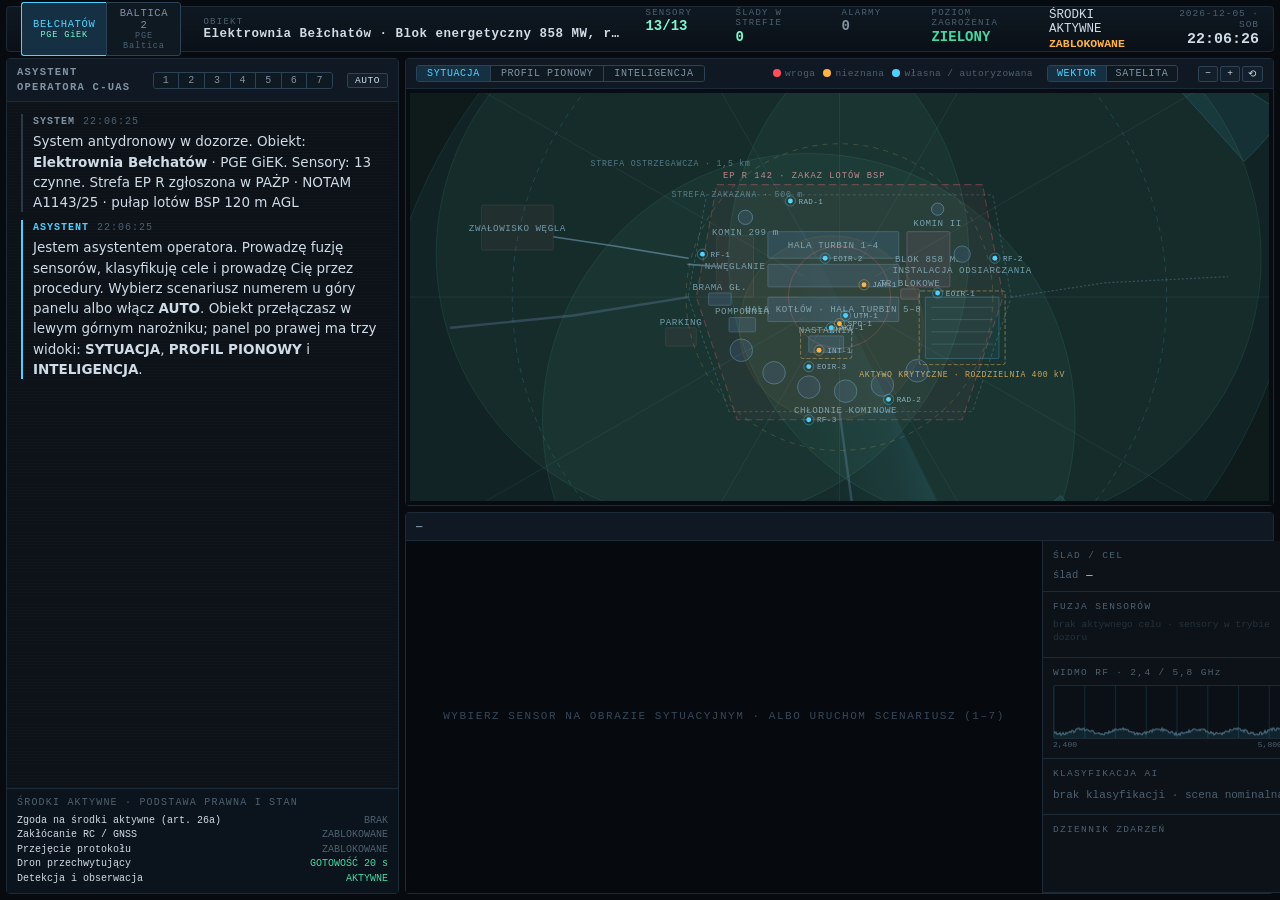
==== commit 7b283bfe: "Add a satellite base layer to the situational view The map now has two base layers, switched in the " ====
--- a/antydron/index.html
+++ b/antydron/index.html
@@ -56,6 +56,10 @@
           <span class="legend"><i class="dot alert"></i>wroga</span>
           <span class="legend"><i class="dot attn"></i>nieznana</span>
           <span class="legend"><i class="dot ok"></i>własna / autoryzowana</span>
+          <span class="seg base-ctl" id="base-ctl">
+            <button type="button" class="lvl-btn active" data-base="vec">WEKTOR</button>
+            <button type="button" class="lvl-btn" data-base="sat">SATELITA</button>
+          </span>
           <span class="zoom-ctl"><button class="btn tiny" id="btn-zout" title="Oddal">−</button><button class="btn tiny" id="btn-zin" title="Przybliż">+</button><button class="btn tiny" id="btn-zreset" title="Cały obiekt">⟲</button></span>
         </span>
       </div>
@@ -73,6 +77,7 @@
             <g id="scene"></g>
           </svg>
           <div id="twin-tooltip" class="tooltip" hidden></div>
+          <div id="base-credit" class="base-credit" hidden></div>
         </div>
         <div class="view prof-wrap" id="view-prof">
           <svg id="prof-svg" viewBox="0 0 1000 420" preserveAspectRatio="xMidYMid meet" role="img" aria-label="Profil pionowy – wysokość śladów względem obiektu"></svg>
--- a/antydron/css/app.css
+++ b/antydron/css/app.css
@@ -407,7 +407,8 @@
 
 /* morze / farma wiatrowa */
 #air-svg .wtg circle.mast { fill: #15222e; stroke: #7fa6bd; stroke-width: .7; }
-#air-svg .wtg .blade { stroke: #9dc2d6; stroke-width: .8; transform-box: fill-box; transform-origin: center; animation: spin 7s linear infinite; }
+#air-svg .wtg .blade { stroke: rgba(157,194,214,.62); stroke-width: .7; }
+#air-svg .wtg.hot .blade { stroke: var(--alert); stroke-width: .9; }
 #air-svg .wtg .id { font-family: var(--mono); font-size: 6.5px; fill: rgba(150,185,210,.6); }
 #air-svg .wtg.hot circle.mast { stroke: var(--alert); }
 #air-svg .cable { stroke: rgba(124,247,208,.22); stroke-width: .7; stroke-dasharray: 4 3; fill: none; }
@@ -558,3 +559,29 @@
 #air-svg .obj-lbl { font-size: 9px; }
 #air-svg .land { fill: #0d1310; stroke: none; }
 .site .value { white-space: nowrap; overflow: hidden; text-overflow: ellipsis; max-width: 420px; display: block; }
+
+/* ---------- podkład rastrowy (widok SATELITA) ---------- */
+#air-svg .base-layer { display: none; }
+#air-svg.base-sat .base-layer { display: block; }
+#air-svg .base-layer image { filter: saturate(.72) brightness(.70) contrast(1.06); }
+#air-svg .base-scrim { fill: rgba(6,12,18,.34); }
+/* na zdjęciu bryły i teren schodzą do roli obrysów – prawdziwe obiekty widać na podkładzie */
+#air-svg.base-sat .geo rect, #air-svg.base-sat .geo circle,
+#air-svg.base-sat .geo polygon, #air-svg.base-sat .geo polyline { opacity: .3; }
+#air-svg.base-sat .geo .land, #air-svg.base-sat .geo .sea { display: none; }
+#air-svg.base-sat .geo .asset, #air-svg.base-sat .geo .fence { opacity: .85; }
+#air-svg.base-sat .geo .wtg circle, #air-svg.base-sat .geo .wtg line,
+#air-svg.base-sat .geo .vessel polygon { opacity: .95; }
+#air-svg.base-sat .obj-lbl { fill: rgba(225,238,248,.9); }
+#air-svg.base-sat .grid-l { stroke: rgba(180,215,235,.05); }
+#air-svg.base-sat .ring { stroke: rgba(120,225,255,.5); }
+#air-svg.base-sat .ring-lbl, #air-svg.base-sat .bearing-lbl { fill: rgba(190,225,245,.85); }
+.base-ctl { margin-left: 6px; }
+.base-credit {
+  position: absolute; left: 10px; bottom: 8px; z-index: 3;
+  font-family: var(--mono); font-size: 9px; letter-spacing: .06em;
+  color: rgba(220,235,245,.72); background: rgba(5,10,14,.62);
+  border: 1px solid rgba(120,160,185,.25); border-radius: 2px; padding: 2px 7px;
+  max-width: 70%; pointer-events: none;
+}
+.base-credit[hidden] { display: none; }
